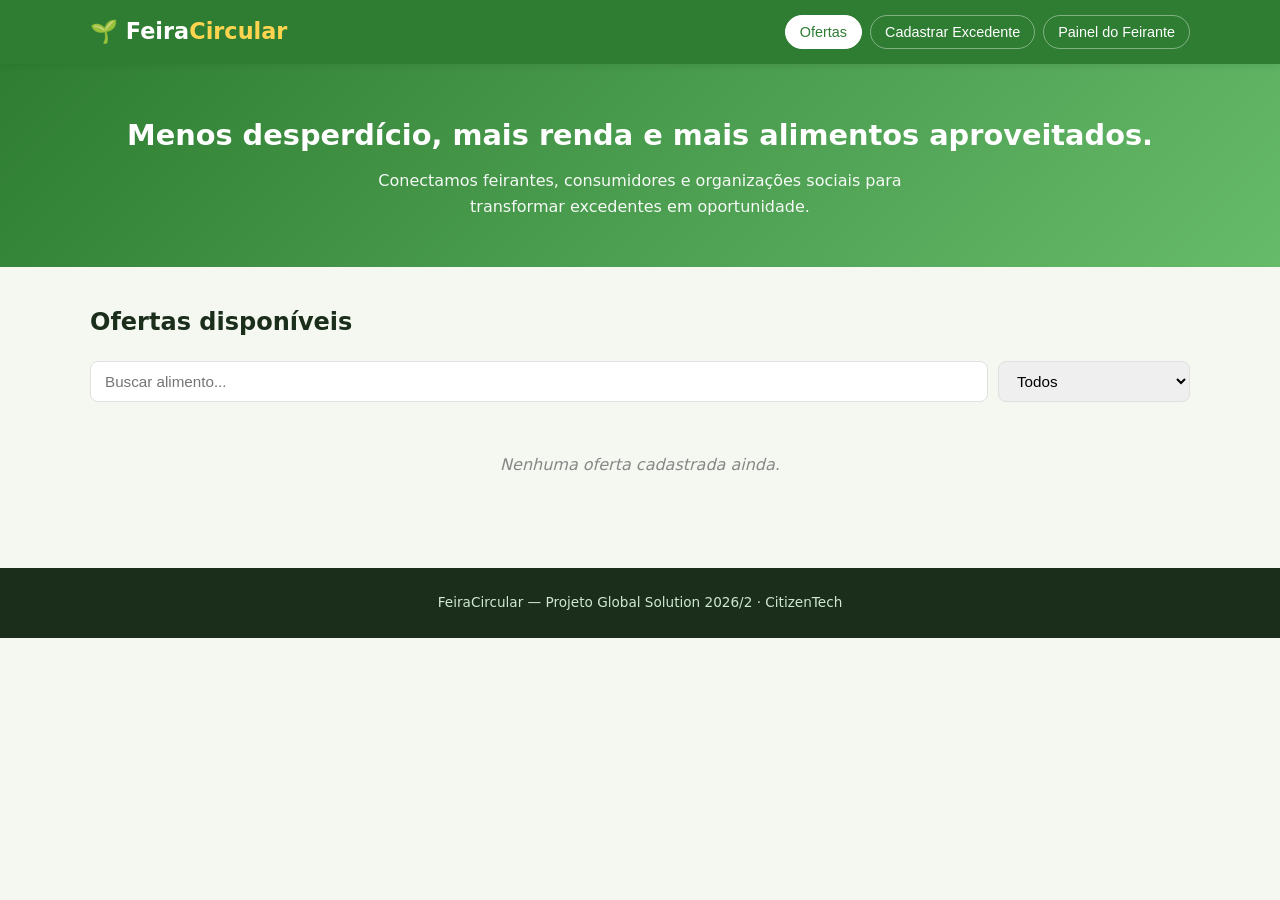
==== index.html @ 1c3c84af "teste de alterações de telas" ====
<!DOCTYPE html>
<html lang="pt-BR">
<head>
  <meta charset="UTF-8" />
  <meta name="viewport" content="width=device-width, initial-scale=1.0" />
  <title>FeiraCircular — Menos desperdício, mais renda</title>
  <link rel="stylesheet" href="CSS/style.css" />
</head>
<body>

  <!-- HEADER -->
  <header class="header">
    <div class="container header__inner">
      <a href="#" class="logo">🌱 Feira<span>Circular</span></a>
      <nav class="nav">
        <button class="nav__btn active" data-tab="ofertas">Ofertas</button>
        <button class="nav__btn" data-tab="cadastrar">Cadastrar Excedente</button>
        <button class="nav__btn" data-tab="painel">Painel do Feirante</button>
      </nav>
    </div>
  </header>

  <!-- HERO -->
  <section class="hero">
    <div class="container">
      <h1>Menos desperdício, mais renda e mais alimentos aproveitados.</h1>
      <p>Conectamos feirantes, consumidores e organizações sociais para transformar excedentes em oportunidade.</p>
    </div>
  </section>

  <main class="container main">

    <!-- ABA OFERTAS -->
    <section id="tab-ofertas" class="tab-panel active">
      <h2>Ofertas disponíveis</h2>

      <div class="filtros">
        <input type="text" id="filtro-busca" placeholder="Buscar alimento..." />
        <select id="filtro-tipo">
          <option value="todos">Todos</option>
          <option value="venda">Venda com desconto</option>
          <option value="doacao">Doação</option>
        </select>
      </div>

      <div id="lista-ofertas" class="grid-ofertas"></div>
      <p id="msg-vazio" class="msg-vazio">Nenhuma oferta cadastrada ainda.</p>
    </section>

    <!-- ABA CADASTRAR -->
    <section id="tab-cadastrar" class="tab-panel">
      <h2>Cadastrar alimento excedente</h2>

      <form id="form-cadastro" class="form">
        <div class="form__row">
          <label>Feirante / Barraca
            <input type="text" name="barraca" required placeholder="Ex.: Barraca do Zé" />
          </label>
          <label>Feira / Localização
            <input type="text" name="local" required placeholder="Ex.: Feira da Vila Mariana" />
          </label>
        </div>

        <div class="form__row">
          <label>Alimento
            <input type="text" name="alimento" required placeholder="Ex.: Tomate" />
          </label>
          <label>Quantidade (kg)
            <input type="number" name="quantidade" min="1" step="0.5" required />
          </label>
        </div>

        <div class="form__row">
          <label>Preço original (R$/kg)
            <input type="number" name="precoOriginal" min="0" step="0.01" required />
          </label>
          <label>Preço com desconto (R$/kg)
            <input type="number" name="precoDesconto" min="0" step="0.01" />
          </label>
        </div>

        <div class="form__row">
          <label>Disponível para
            <select name="tipo" required>
              <option value="venda">Venda com desconto</option>
              <option value="doacao">Doação</option>
              <option value="ambos">Ambos</option>
            </select>
          </label>
          <label>Horário limite de retirada
            <input type="time" name="horario" required />
          </label>
        </div>

        <button type="submit" class="btn btn--primary">Cadastrar excedente</button>
      </form>
    </section>

    <!-- ABA PAINEL -->
    <section id="tab-painel" class="tab-panel">
      <h2>Painel do Feirante</h2>
      <div class="painel-grid">
        <div class="card-stat"><span id="stat-cadastrados">0</span><small>Itens cadastrados</small></div>
        <div class="card-stat"><span id="stat-vendidos">0</span><small>Reservas de venda</small></div>
        <div class="card-stat"><span id="stat-doados">0</span><small>Doações</small></div>
        <div class="card-stat"><span id="stat-receita">R$ 0,00</span><small>Receita recuperada</small></div>
      </div>

      <h3>Histórico de operações</h3>
      <table class="tabela">
        <thead>
          <tr><th>Data</th><th>Alimento</th><th>Operação</th><th>Qtd</th><th>Valor</th></tr>
        </thead>
        <tbody id="tabela-historico"></tbody>
      </table>
    </section>

  </main>

  <footer class="footer">
    <div class="container">
      <p>FeiraCircular — Projeto Global Solution 2026/2 · CitizenTech</p>
    </div>
  </footer>

  <!-- Toast -->
  <div id="toast" class="toast"></div>

  <script src="js/script.js"></script>
</body>
</html>
---- CSS/style.css ----
:root {
  --verde: #2e7d32;
  --verde-claro: #66bb6a;
  --creme: #f4f8f0;
  --escuro: #1b2e1c;
  --texto: #333;
  --cinza: #e0e0e0;
  --sombra: 0 2px 8px rgba(0,0,0,.08);
}

* { box-sizing: border-box; margin: 0; padding: 0; }

body {
  font-family: system-ui, -apple-system, "Segoe UI", Roboto, sans-serif;
  background: var(--creme);
  color: var(--texto);
  line-height: 1.6;
}

.container {
  width: min(1100px, 92%);
  margin-inline: auto;
}

/* HEADER */
.header {
  background: var(--verde);
  color: #fff;
  position: sticky;
  top: 0;
  z-index: 10;
  box-shadow: var(--sombra);
}
.header__inner {
  display: flex;
  align-items: center;
  justify-content: space-between;
  padding: 14px 0;
  flex-wrap: wrap;
  gap: 10px;
}
.logo {
  color: #fff;
  text-decoration: none;
  font-size: 1.4rem;
  font-weight: 700;
}
.logo span { color: #ffd54f; }

.nav { display: flex; gap: 8px; flex-wrap: wrap; }
.nav__btn {
  background: transparent;
  border: 1px solid rgba(255,255,255,.4);
  color: #fff;
  padding: 8px 14px;
  border-radius: 20px;
  cursor: pointer;
  font-size: .9rem;
  transition: .2s;
}
.nav__btn:hover,
.nav__btn.active {
  background: #fff;
  color: var(--verde);
  border-color: #fff;
}

/* HERO */
.hero {
  background: linear-gradient(135deg, var(--verde) 0%, var(--verde-claro) 100%);
  color: #fff;
  padding: 48px 0;
  text-align: center;
}
.hero h1 { font-size: 1.8rem; margin-bottom: 10px; }
.hero p { opacity: .95; max-width: 620px; margin-inline: auto; }

/* MAIN */
.main { padding: 36px 0 60px; }
.tab-panel { display: none; animation: fade .3s ease; }
.tab-panel.active { display: block; }
@keyframes fade { from { opacity: 0; transform: translateY(6px); } to { opacity: 1; transform: none; } }

h2 { margin-bottom: 20px; color: var(--escuro); }
h3 { margin: 30px 0 12px; color: var(--escuro); }

/* FILTROS */
.filtros {
  display: flex;
  gap: 10px;
  margin-bottom: 20px;
  flex-wrap: wrap;
}
.filtros input, .filtros select {
  padding: 10px 14px;
  border: 1px solid var(--cinza);
  border-radius: 8px;
  font-size: .95rem;
}
.filtros input { flex: 1 1 220px; }

/* GRID DE OFERTAS */
.grid-ofertas {
  display: grid;
  grid-template-columns: repeat(auto-fill, minmax(260px, 1fr));
  gap: 18px;
}

.card-oferta {
  background: #fff;
  border-radius: 12px;
  box-shadow: var(--sombra);
  padding: 18px;
  display: flex;
  flex-direction: column;
  gap: 8px;
  border-left: 4px solid var(--verde-claro);
}
.card-oferta.doacao { border-left-color: #ff9800; }

.card-oferta h3 { margin: 0; font-size: 1.15rem; }
.card-oferta .tag {
  display: inline-block;
  font-size: .72rem;
  padding: 3px 8px;
  border-radius: 12px;
  background: #e8f5e9;
  color: var(--verde);
  font-weight: 600;
  width: fit-content;
}
.card-oferta.doacao .tag { background: #fff3e0; color: #e65100; }

.preco { display: flex; gap: 8px; align-items: baseline; }
.preco .riscado { text-decoration: line-through; color: #999; font-size: .9rem; }
.preco .novo { color: var(--verde); font-weight: 700; font-size: 1.2rem; }

.card-oferta small { color: #666; }

.card-oferta button { margin-top: 6px; }

/* FORM */
.form {
  background: #fff;
  padding: 24px;
  border-radius: 12px;
  box-shadow: var(--sombra);
}
.form__row {
  display: grid;
  grid-template-columns: 1fr 1fr;
  gap: 16px;
  margin-bottom: 16px;
}
.form label {
  display: flex;
  flex-direction: column;
  font-size: .9rem;
  font-weight: 600;
  color: var(--escuro);
  gap: 6px;
}
.form input, .form select {
  padding: 10px 12px;
  border: 1px solid var(--cinza);
  border-radius: 8px;
  font-size: .95rem;
  font-weight: 400;
}
.form input:focus, .form select:focus {
  outline: 2px solid var(--verde-claro);
  border-color: transparent;
}

.btn {
  border: none;
  padding: 12px 22px;
  border-radius: 8px;
  font-size: .95rem;
  font-weight: 600;
  cursor: pointer;
  transition: .2s;
}
.btn--primary { background: var(--verde); color: #fff; }
.btn--primary:hover { background: #256428; }
.btn--small { padding: 8px 14px; font-size: .85rem; }
.btn--reserva { background: var(--verde); color: #fff; }
.btn--doar { background: #ef6c00; color: #fff; }
.btn--doar:hover { background: #d86000; }

/* PAINEL */
.painel-grid {
  display: grid;
  grid-template-columns: repeat(auto-fit, minmax(180px, 1fr));
  gap: 16px;
  margin-bottom: 10px;
}
.card-stat {
  background: #fff;
  border-radius: 12px;
  padding: 22px;
  text-align: center;
  box-shadow: var(--sombra);
}
.card-stat span {
  display: block;
  font-size: 1.9rem;
  font-weight: 700;
  color: var(--verde);
}
.card-stat small { color: #666; }

/* TABELA */
.tabela {
  width: 100%;
  border-collapse: collapse;
  background: #fff;
  border-radius: 10px;
  overflow: hidden;
  box-shadow: var(--sombra);
}
.tabela th, .tabela td {
  padding: 12px 14px;
  text-align: left;
  font-size: .9rem;
  border-bottom: 1px solid var(--cinza);
}
.tabela th { background: #e8f5e9; color: var(--escuro); }
.tabela tr:last-child td { border-bottom: none; }

/* VAZIO */
.msg-vazio {
  color: #888;
  text-align: center;
  padding: 30px;
  font-style: italic;
}

/* TOAST */
.toast {
  position: fixed;
  bottom: 24px;
  right: 24px;
  background: var(--escuro);
  color: #fff;
  padding: 14px 22px;
  border-radius: 10px;
  opacity: 0;
  transform: translateY(20px);
  transition: .3s;
  pointer-events: none;
  max-width: 320px;
  font-size: .9rem;
  box-shadow: 0 6px 20px rgba(0,0,0,.25);
}
.toast.show { opacity: 1; transform: translateY(0); }

/* FOOTER */
.footer {
  background: var(--escuro);
  color: #cfe8cf;
  text-align: center;
  padding: 24px 0;
  font-size: .85rem;
}

/* RESPONSIVO */
@media (max-width: 600px) {
  .form__row { grid-template-columns: 1fr; }
  .hero h1 { font-size: 1.35rem; }
}
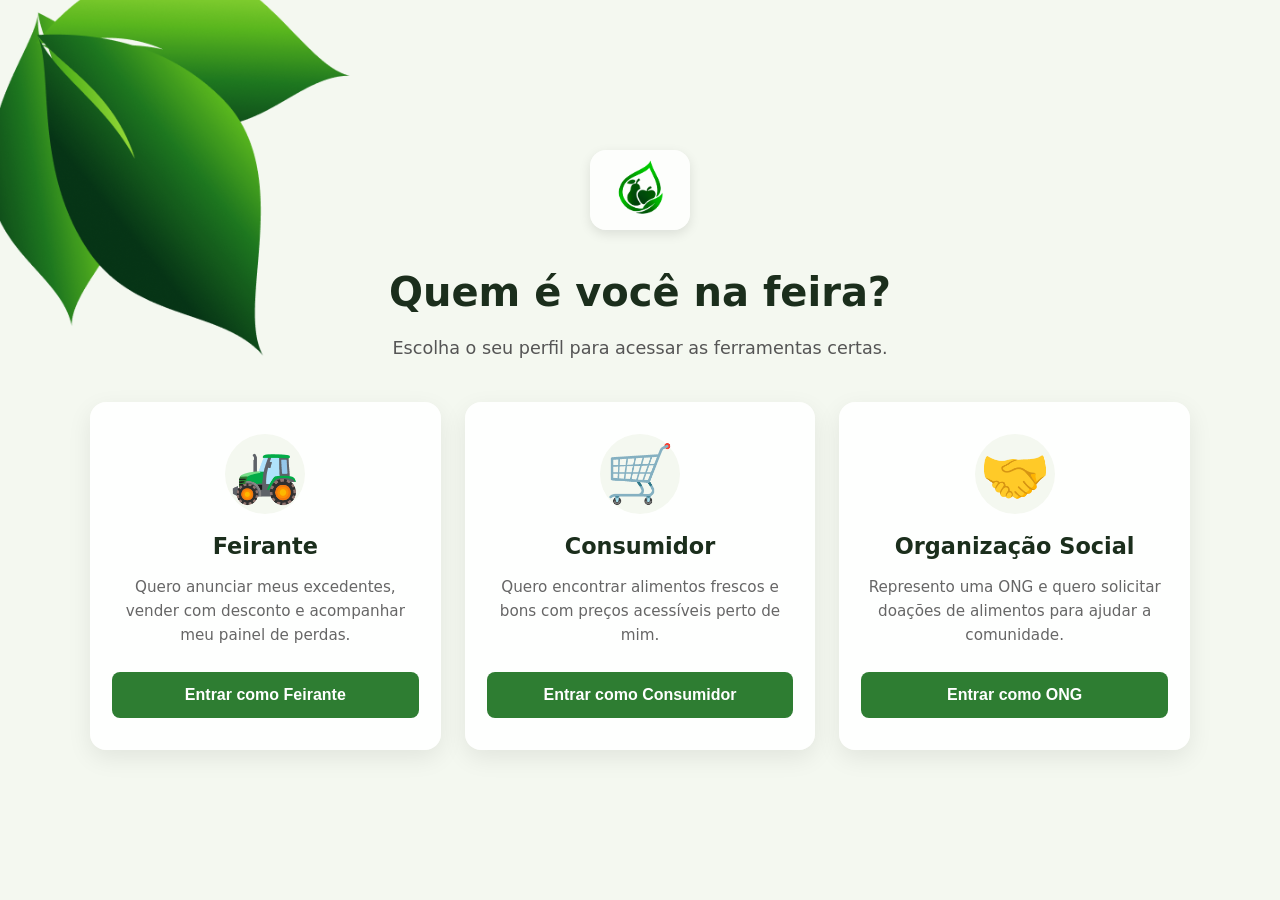
==== commit 198b07d8: "teste de telas" ====
--- a/index.html
+++ b/index.html
@@ -3,129 +3,54 @@
 <head>
   <meta charset="UTF-8" />
   <meta name="viewport" content="width=device-width, initial-scale=1.0" />
-  <title>FeiraCircular — Menos desperdício, mais renda</title>
+  <title>Bem-vindo — FeiraCircular</title>
   <link rel="stylesheet" href="CSS/style.css" />
 </head>
-<body>
+<body class="tela-selecao">
 
-  <!-- HEADER -->
-  <header class="header">
-    <div class="container header__inner">
-      <a href="#" class="logo">🌱 Feira<span>Circular</span></a>
-      <nav class="nav">
-        <button class="nav__btn active" data-tab="ofertas">Ofertas</button>
-        <button class="nav__btn" data-tab="cadastrar">Cadastrar Excedente</button>
-        <button class="nav__btn" data-tab="painel">Painel do Feirante</button>
-      </nav>
+  <div class="container">
+    
+    <!-- Logo Centralizada -->
+    <div class="logo-container">
+      <img src="IMG/LogoSemFundo.png" alt="Logo FeiraCircular" class="logo-grande">
     </div>
-  </header>
 
-  <!-- HERO -->
-  <section class="hero">
-    <div class="container">
-      <h1>Menos desperdício, mais renda e mais alimentos aproveitados.</h1>
-      <p>Conectamos feirantes, consumidores e organizações sociais para transformar excedentes em oportunidade.</p>
+    <div class="page-header">
+      <h1>Quem é você na feira?</h1>
+      <p>Escolha o seu perfil para acessar as ferramentas certas.</p>
     </div>
-  </section>
 
-  <main class="container main">
-
-    <!-- ABA OFERTAS -->
-    <section id="tab-ofertas" class="tab-panel active">
-      <h2>Ofertas disponíveis</h2>
-
-      <div class="filtros">
-        <input type="text" id="filtro-busca" placeholder="Buscar alimento..." />
-        <select id="filtro-tipo">
-          <option value="todos">Todos</option>
-          <option value="venda">Venda com desconto</option>
-          <option value="doacao">Doação</option>
-        </select>
+    <!-- Cartões de Perfil -->
+    <div class="grid-perfis">
+      
+      <!-- Cartão Feirante -->
+      <div class="card-perfil" onclick="selecionarPerfil('feirante')">
+        <div class="icone">🚜</div>
+        <h2>Feirante</h2>
+        <p>Quero anunciar meus excedentes, vender com desconto e acompanhar meu painel de perdas.</p>
+        <button class="btn btn--primary">Entrar como Feirante</button>
       </div>
 
-      <div id="lista-ofertas" class="grid-ofertas"></div>
-      <p id="msg-vazio" class="msg-vazio">Nenhuma oferta cadastrada ainda.</p>
-    </section>
-
-    <!-- ABA CADASTRAR -->
-    <section id="tab-cadastrar" class="tab-panel">
-      <h2>Cadastrar alimento excedente</h2>
-
-      <form id="form-cadastro" class="form">
-        <div class="form__row">
-          <label>Feirante / Barraca
-            <input type="text" name="barraca" required placeholder="Ex.: Barraca do Zé" />
-          </label>
-          <label>Feira / Localização
-            <input type="text" name="local" required placeholder="Ex.: Feira da Vila Mariana" />
-          </label>
-        </div>
-
-        <div class="form__row">
-          <label>Alimento
-            <input type="text" name="alimento" required placeholder="Ex.: Tomate" />
-          </label>
-          <label>Quantidade (kg)
-            <input type="number" name="quantidade" min="1" step="0.5" required />
-          </label>
-        </div>
-
-        <div class="form__row">
-          <label>Preço original (R$/kg)
-            <input type="number" name="precoOriginal" min="0" step="0.01" required />
-          </label>
-          <label>Preço com desconto (R$/kg)
-            <input type="number" name="precoDesconto" min="0" step="0.01" />
-          </label>
-        </div>
-
-        <div class="form__row">
-          <label>Disponível para
-            <select name="tipo" required>
-              <option value="venda">Venda com desconto</option>
-              <option value="doacao">Doação</option>
-              <option value="ambos">Ambos</option>
-            </select>
-          </label>
-          <label>Horário limite de retirada
-            <input type="time" name="horario" required />
-          </label>
-        </div>
-
-        <button type="submit" class="btn btn--primary">Cadastrar excedente</button>
-      </form>
-    </section>
-
-    <!-- ABA PAINEL -->
-    <section id="tab-painel" class="tab-panel">
-      <h2>Painel do Feirante</h2>
-      <div class="painel-grid">
-        <div class="card-stat"><span id="stat-cadastrados">0</span><small>Itens cadastrados</small></div>
-        <div class="card-stat"><span id="stat-vendidos">0</span><small>Reservas de venda</small></div>
-        <div class="card-stat"><span id="stat-doados">0</span><small>Doações</small></div>
-        <div class="card-stat"><span id="stat-receita">R$ 0,00</span><small>Receita recuperada</small></div>
+      <!-- Cartão Consumidor -->
+      <div class="card-perfil" onclick="selecionarPerfil('cliente')">
+        <div class="icone">🛒</div>
+        <h2>Consumidor</h2>
+        <p>Quero encontrar alimentos frescos e bons com preços acessíveis perto de mim.</p>
+        <button class="btn btn--primary">Entrar como Consumidor</button>
       </div>
 
-      <h3>Histórico de operações</h3>
-      <table class="tabela">
-        <thead>
-          <tr><th>Data</th><th>Alimento</th><th>Operação</th><th>Qtd</th><th>Valor</th></tr>
-        </thead>
-        <tbody id="tabela-historico"></tbody>
-      </table>
-    </section>
+      <!-- Cartão ONG -->
+      <div class="card-perfil" onclick="selecionarPerfil('ong')">
+        <div class="icone">🤝</div>
+        <h2>Organização Social</h2>
+        <p>Represento uma ONG e quero solicitar doações de alimentos para ajudar a comunidade.</p>
+        <button class="btn btn--primary">Entrar como ONG</button>
+      </div>
 
-  </main>
+    </div>
 
-  <footer class="footer">
-    <div class="container">
-      <p>FeiraCircular — Projeto Global Solution 2026/2 · CitizenTech</p>
-    </div>
-  </footer>
+  </div>
 
-  <!-- Toast -->
-  <div id="toast" class="toast"></div>
-
-  <script src="js/script.js"></script>
+  <script src="JS/script.js"></script>
 </body>
 </html>
--- a/CSS/style.css
+++ b/CSS/style.css
@@ -1,271 +1,138 @@
+/* =========================================
+   VARIÁVEIS E RESET
+   ========================================= */
 :root {
   --verde: #2e7d32;
   --verde-claro: #66bb6a;
   --creme: #f4f8f0;
   --escuro: #1b2e1c;
   --texto: #333;
-  --cinza: #e0e0e0;
-  --sombra: 0 2px 8px rgba(0,0,0,.08);
+  --sombra: 0 8px 24px rgba(0,0,0,.08);
 }
 
 * { box-sizing: border-box; margin: 0; padding: 0; }
 
-body {
-  font-family: system-ui, -apple-system, "Segoe UI", Roboto, sans-serif;
-  background: var(--creme);
+/* =========================================
+   FUNDO COM AS 3 FOLHAS
+   ========================================= */
+body.tela-selecao {
+  font-family: system-ui, -apple-system, sans-serif;
   color: var(--texto);
   line-height: 1.6;
+  min-height: 100vh;
+  display: flex;
+  align-items: center;
+  justify-content: center;
+  
+  background-color: var(--creme);
+  background-image: url('../IMG/TresFolhas.png');
+  background-size: 450px; 
+  background-position: -80px -80px; /* Folhas no canto superior esquerdo */
+  background-repeat: no-repeat;
+  background-attachment: fixed;
+  background-blend-mode: multiply; 
 }
 
-.container {
-  width: min(1100px, 92%);
-  margin-inline: auto;
+.container { 
+  width: min(1100px, 92%); 
+  margin-inline: auto; 
+  padding: 40px 0;
+  text-align: center;
 }
 
-/* HEADER */
-.header {
-  background: var(--verde);
-  color: #fff;
-  position: sticky;
-  top: 0;
-  z-index: 10;
+/* =========================================
+   LOGO E TÍTULOS
+   ========================================= */
+.logo-container {
+  margin-bottom: 30px;
+  display: flex;
+  justify-content: center;
+}
+
+.logo-grande {
+  height: 80px; /* Logo maior para dar destaque na tela inicial */
+  width: auto;
+  /* Crachá branco atrás da logo para não sumir no fundo */
+  background: rgba(255, 255, 255, 0.8);
+  padding: 10px 20px;
+  border-radius: 16px;
+  box-shadow: 0 4px 12px rgba(0,0,0,0.1);
+  backdrop-filter: blur(5px);
+}
+
+.page-header { margin-bottom: 40px; }
+.page-header h1 { color: var(--escuro); font-size: 2.5rem; margin-bottom: 10px; font-weight: 800; }
+.page-header p { color: #555; font-size: 1.1rem; }
+
+/* =========================================
+   CARDS DE SELEÇÃO DE PERFIL
+   ========================================= */
+.grid-perfis {
+  display: grid;
+  grid-template-columns: repeat(auto-fit, minmax(280px, 1fr));
+  gap: 24px;
+}
+
+.card-perfil {
+  background: rgba(255, 255, 255, 0.9);
+  border: 2px solid transparent;
+  border-radius: 16px;
+  padding: 30px 20px;
   box-shadow: var(--sombra);
+  backdrop-filter: blur(10px);
+  cursor: pointer;
+  transition: all 0.3s ease;
+  display: flex;
+  flex-direction: column;
+  align-items: center;
 }
-.header__inner {
+
+/* Efeito ao passar o mouse */
+.card-perfil:hover {
+  transform: translateY(-8px);
+  border-color: var(--verde-claro);
+  background: #fff;
+  box-shadow: 0 12px 30px rgba(46, 125, 50, 0.15);
+}
+
+.icone {
+  font-size: 3.5rem;
+  margin-bottom: 15px;
+  background: var(--creme);
+  width: 80px;
+  height: 80px;
   display: flex;
   align-items: center;
-  justify-content: space-between;
-  padding: 14px 0;
-  flex-wrap: wrap;
-  gap: 10px;
-}
-.logo {
-  color: #fff;
-  text-decoration: none;
-  font-size: 1.4rem;
-  font-weight: 700;
-}
-.logo span { color: #ffd54f; }
-
-.nav { display: flex; gap: 8px; flex-wrap: wrap; }
-.nav__btn {
-  background: transparent;
-  border: 1px solid rgba(255,255,255,.4);
-  color: #fff;
-  padding: 8px 14px;
-  border-radius: 20px;
-  cursor: pointer;
-  font-size: .9rem;
-  transition: .2s;
-}
-.nav__btn:hover,
-.nav__btn.active {
-  background: #fff;
-  color: var(--verde);
-  border-color: #fff;
+  justify-content: center;
+  border-radius: 50%;
 }
 
-/* HERO */
-.hero {
-  background: linear-gradient(135deg, var(--verde) 0%, var(--verde-claro) 100%);
-  color: #fff;
-  padding: 48px 0;
-  text-align: center;
-}
-.hero h1 { font-size: 1.8rem; margin-bottom: 10px; }
-.hero p { opacity: .95; max-width: 620px; margin-inline: auto; }
-
-/* MAIN */
-.main { padding: 36px 0 60px; }
-.tab-panel { display: none; animation: fade .3s ease; }
-.tab-panel.active { display: block; }
-@keyframes fade { from { opacity: 0; transform: translateY(6px); } to { opacity: 1; transform: none; } }
-
-h2 { margin-bottom: 20px; color: var(--escuro); }
-h3 { margin: 30px 0 12px; color: var(--escuro); }
-
-/* FILTROS */
-.filtros {
-  display: flex;
-  gap: 10px;
-  margin-bottom: 20px;
-  flex-wrap: wrap;
-}
-.filtros input, .filtros select {
-  padding: 10px 14px;
-  border: 1px solid var(--cinza);
-  border-radius: 8px;
-  font-size: .95rem;
-}
-.filtros input { flex: 1 1 220px; }
-
-/* GRID DE OFERTAS */
-.grid-ofertas {
-  display: grid;
-  grid-template-columns: repeat(auto-fill, minmax(260px, 1fr));
-  gap: 18px;
+.card-perfil h2 {
+  color: var(--escuro);
+  font-size: 1.4rem;
+  margin-bottom: 10px;
 }
 
-.card-oferta {
-  background: #fff;
-  border-radius: 12px;
-  box-shadow: var(--sombra);
-  padding: 18px;
-  display: flex;
-  flex-direction: column;
-  gap: 8px;
-  border-left: 4px solid var(--verde-claro);
-}
-.card-oferta.doacao { border-left-color: #ff9800; }
-
-.card-oferta h3 { margin: 0; font-size: 1.15rem; }
-.card-oferta .tag {
-  display: inline-block;
-  font-size: .72rem;
-  padding: 3px 8px;
-  border-radius: 12px;
-  background: #e8f5e9;
-  color: var(--verde);
-  font-weight: 600;
-  width: fit-content;
-}
-.card-oferta.doacao .tag { background: #fff3e0; color: #e65100; }
-
-.preco { display: flex; gap: 8px; align-items: baseline; }
-.preco .riscado { text-decoration: line-through; color: #999; font-size: .9rem; }
-.preco .novo { color: var(--verde); font-weight: 700; font-size: 1.2rem; }
-
-.card-oferta small { color: #666; }
-
-.card-oferta button { margin-top: 6px; }
-
-/* FORM */
-.form {
-  background: #fff;
-  padding: 24px;
-  border-radius: 12px;
-  box-shadow: var(--sombra);
-}
-.form__row {
-  display: grid;
-  grid-template-columns: 1fr 1fr;
-  gap: 16px;
-  margin-bottom: 16px;
-}
-.form label {
-  display: flex;
-  flex-direction: column;
-  font-size: .9rem;
-  font-weight: 600;
-  color: var(--escuro);
-  gap: 6px;
-}
-.form input, .form select {
-  padding: 10px 12px;
-  border: 1px solid var(--cinza);
-  border-radius: 8px;
-  font-size: .95rem;
-  font-weight: 400;
-}
-.form input:focus, .form select:focus {
-  outline: 2px solid var(--verde-claro);
-  border-color: transparent;
+.card-perfil p {
+  color: #666;
+  font-size: 0.95rem;
+  margin-bottom: 25px;
+  flex-grow: 1; /* Empurra o botão para o final do card */
 }
 
+/* =========================================
+   BOTÕES
+   ========================================= */
 .btn {
   border: none;
-  padding: 12px 22px;
+  padding: 14px 22px;
   border-radius: 8px;
-  font-size: .95rem;
-  font-weight: 600;
+  font-size: 1rem;
+  font-weight: 700;
   cursor: pointer;
-  transition: .2s;
-}
-.btn--primary { background: var(--verde); color: #fff; }
-.btn--primary:hover { background: #256428; }
-.btn--small { padding: 8px 14px; font-size: .85rem; }
-.btn--reserva { background: var(--verde); color: #fff; }
-.btn--doar { background: #ef6c00; color: #fff; }
-.btn--doar:hover { background: #d86000; }
-
-/* PAINEL */
-.painel-grid {
-  display: grid;
-  grid-template-columns: repeat(auto-fit, minmax(180px, 1fr));
-  gap: 16px;
-  margin-bottom: 10px;
-}
-.card-stat {
-  background: #fff;
-  border-radius: 12px;
-  padding: 22px;
-  text-align: center;
-  box-shadow: var(--sombra);
-}
-.card-stat span {
-  display: block;
-  font-size: 1.9rem;
-  font-weight: 700;
-  color: var(--verde);
-}
-.card-stat small { color: #666; }
-
-/* TABELA */
-.tabela {
+  transition: background 0.2s;
   width: 100%;
-  border-collapse: collapse;
-  background: #fff;
-  border-radius: 10px;
-  overflow: hidden;
-  box-shadow: var(--sombra);
-}
-.tabela th, .tabela td {
-  padding: 12px 14px;
-  text-align: left;
-  font-size: .9rem;
-  border-bottom: 1px solid var(--cinza);
-}
-.tabela th { background: #e8f5e9; color: var(--escuro); }
-.tabela tr:last-child td { border-bottom: none; }
-
-/* VAZIO */
-.msg-vazio {
-  color: #888;
-  text-align: center;
-  padding: 30px;
-  font-style: italic;
 }
 
-/* TOAST */
-.toast {
-  position: fixed;
-  bottom: 24px;
-  right: 24px;
-  background: var(--escuro);
-  color: #fff;
-  padding: 14px 22px;
-  border-radius: 10px;
-  opacity: 0;
-  transform: translateY(20px);
-  transition: .3s;
-  pointer-events: none;
-  max-width: 320px;
-  font-size: .9rem;
-  box-shadow: 0 6px 20px rgba(0,0,0,.25);
-}
-.toast.show { opacity: 1; transform: translateY(0); }
-
-/* FOOTER */
-.footer {
-  background: var(--escuro);
-  color: #cfe8cf;
-  text-align: center;
-  padding: 24px 0;
-  font-size: .85rem;
-}
-
-/* RESPONSIVO */
-@media (max-width: 600px) {
-  .form__row { grid-template-columns: 1fr; }
-  .hero h1 { font-size: 1.35rem; }
-}+.btn--primary { background: var(--verde); color: #fff; }
+.card-perfil:hover .btn--primary { background: #1b5e20; } /* Botão escurece no hover */
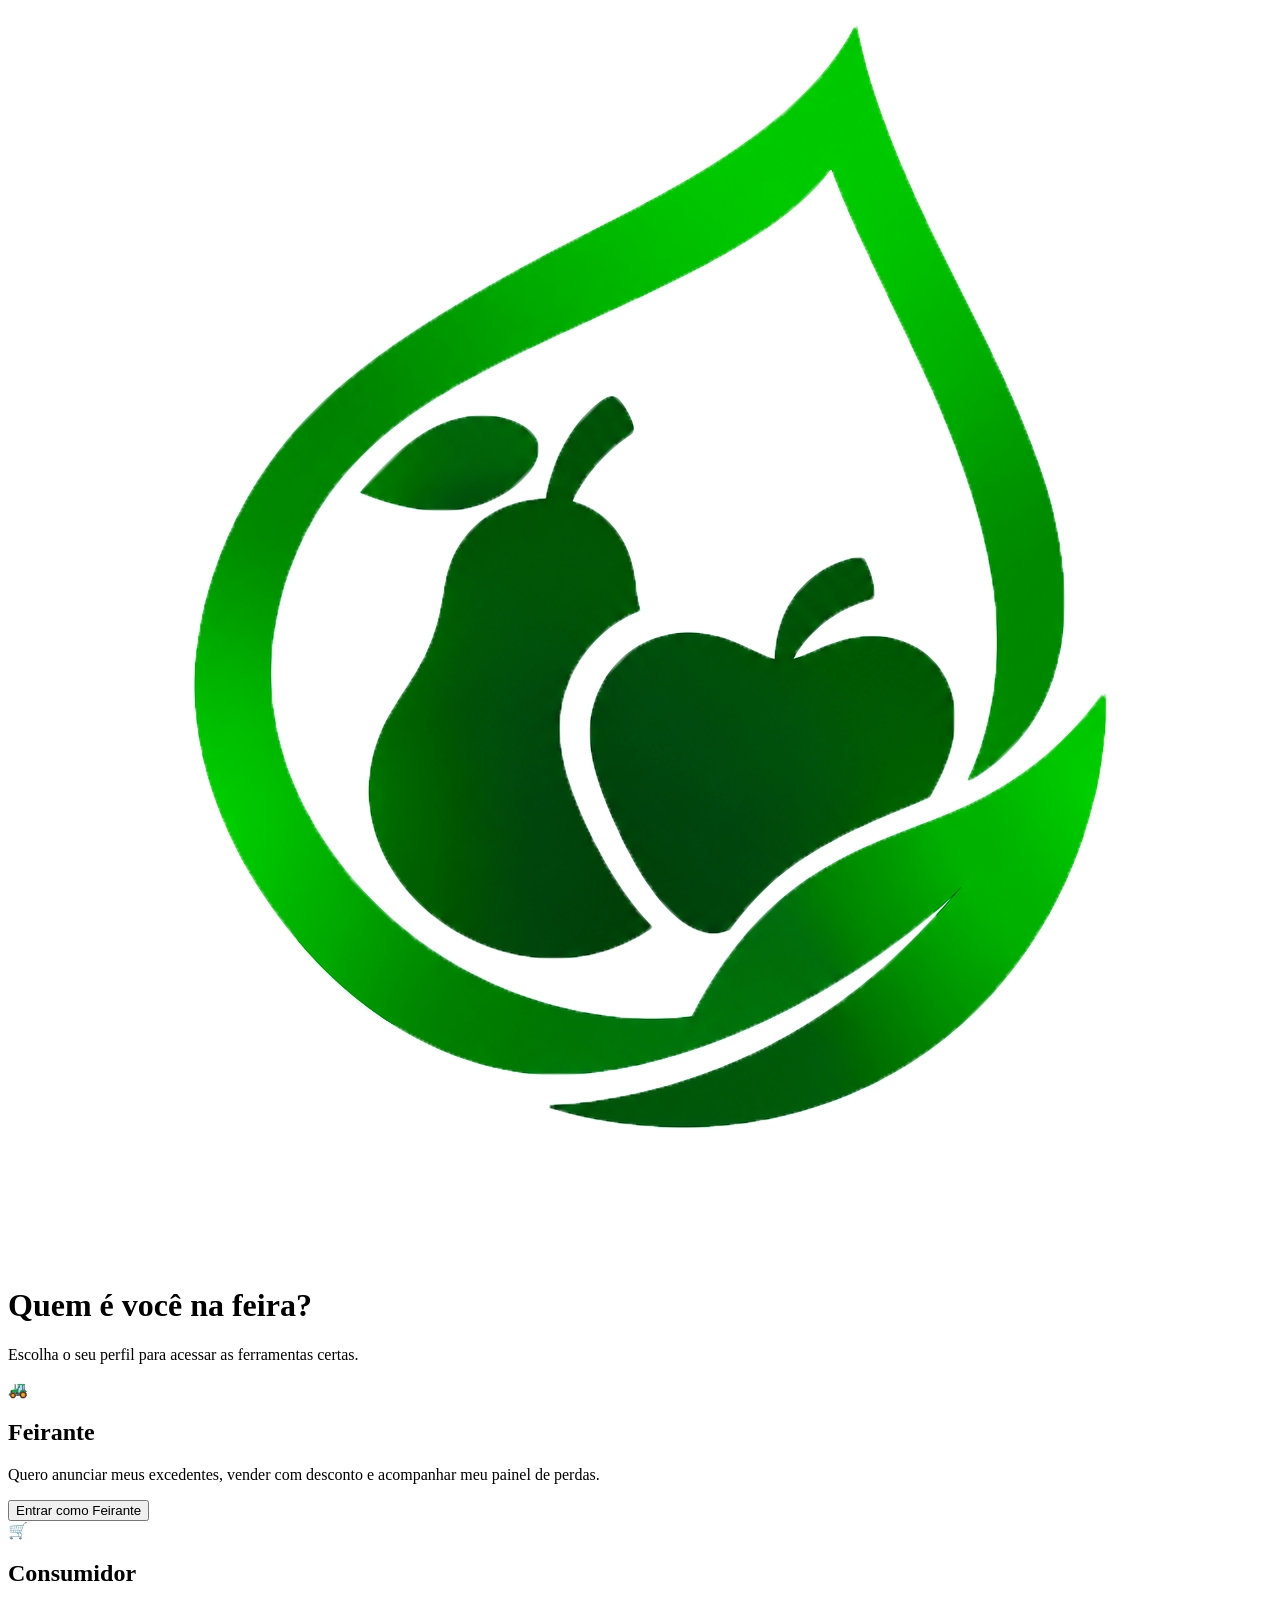
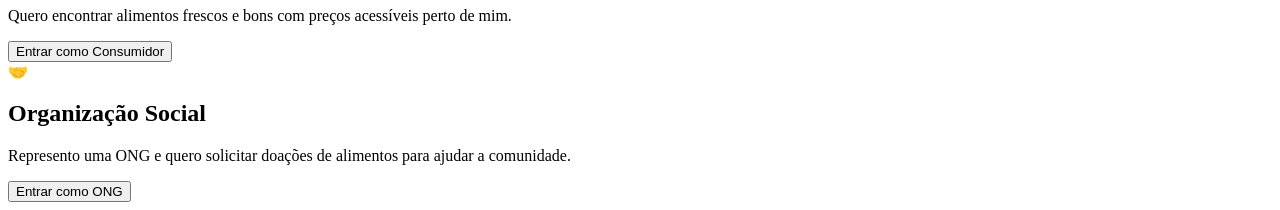
==== commit f5d60fdb: "teste pra ver se roda no celular" ====
--- a/index.html
+++ b/index.html
@@ -3,8 +3,12 @@
 <head>
   <meta charset="UTF-8" />
   <meta name="viewport" content="width=device-width, initial-scale=1.0" />
-  <title>Bem-vindo — FeiraCircular</title>
-  <link rel="stylesheet" href="CSS/style.css" />
+  <title>Início — FeiraCircular</title>
+  
+  <!-- LINHA DO PWA AQUI -->
+  <link rel="manifest" href="manifest.json" />
+
+  <link rel="stylesheet" href="CSS/index.css" />
 </head>
 <body class="tela-selecao">
 
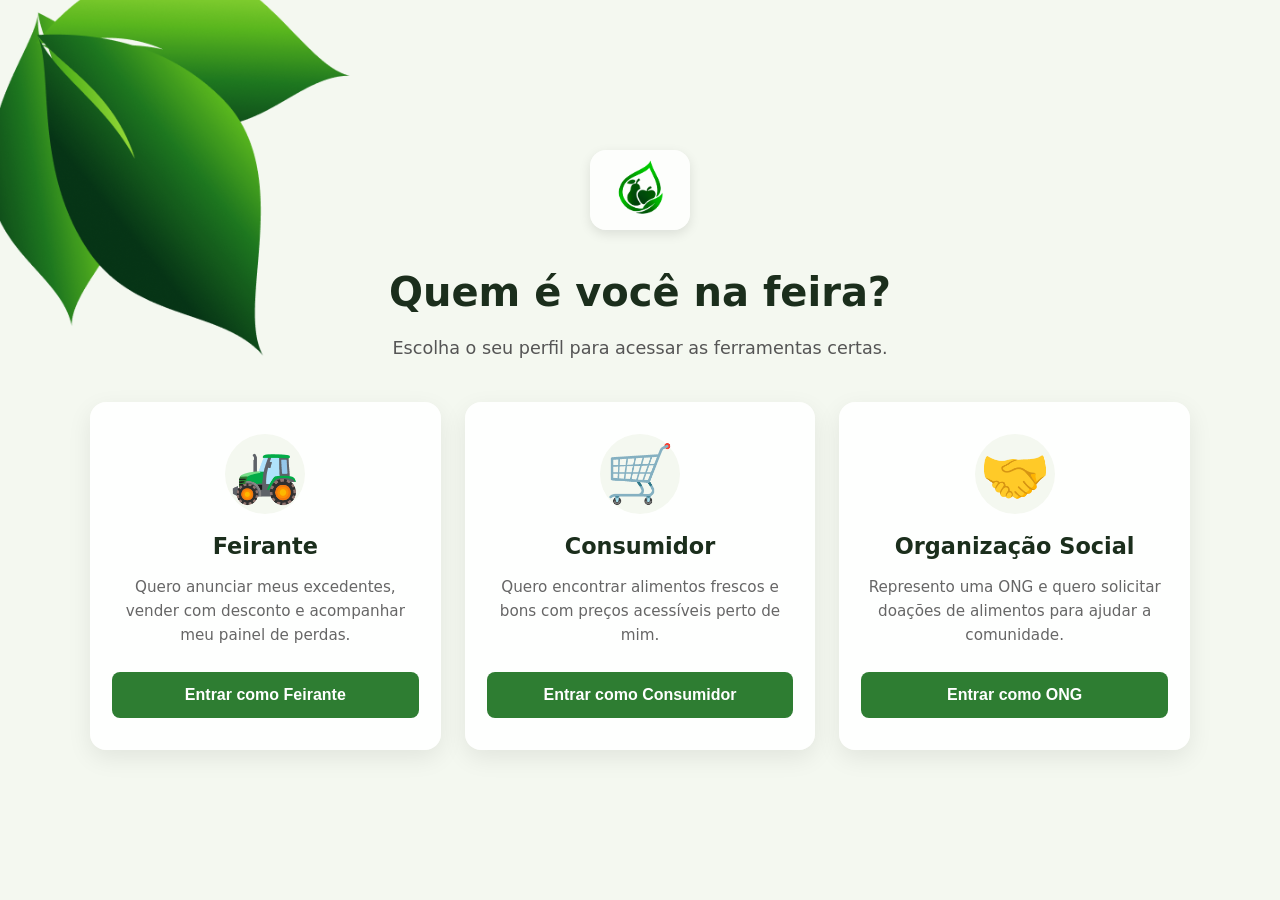
==== commit d98c8f09: "correção do css no index" ====
--- a/index.html
+++ b/index.html
@@ -8,7 +8,7 @@
   <!-- LINHA DO PWA AQUI -->
   <link rel="manifest" href="manifest.json" />
 
-  <link rel="stylesheet" href="CSS/index.css" />
+  <link rel="stylesheet" href="CSS/style.css" />
 </head>
 <body class="tela-selecao">
 
--- a/CSS/style.css
+++ b/CSS/style.css
@@ -0,0 +1,238 @@
+/* =========================================
+   VARIÁVEIS E RESET
+   ========================================= */
+:root {
+  --verde: #2e7d32;
+  --verde-claro: #66bb6a;
+  --creme: #f4f8f0;
+  --escuro: #1b2e1c;
+  --texto: #333;
+  --sombra: 0 8px 24px rgba(0,0,0,.08);
+}
+
+* { box-sizing: border-box; margin: 0; padding: 0; }
+
+/* =========================================
+   FUNDO COM AS 3 FOLHAS
+   ========================================= */
+body.tela-selecao {
+  font-family: system-ui, -apple-system, sans-serif;
+  color: var(--texto);
+  line-height: 1.6;
+  min-height: 100vh;
+  display: flex;
+  align-items: center;
+  justify-content: center;
+  
+  background-color: var(--creme);
+  background-image: url('../IMG/TresFolhas.png');
+  background-size: 450px; 
+  background-position: -80px -80px; /* Folhas no canto superior esquerdo */
+  background-repeat: no-repeat;
+  background-attachment: fixed;
+  background-blend-mode: multiply; 
+}
+
+.container { 
+  width: min(1100px, 92%); 
+  margin-inline: auto; 
+  padding: 40px 0;
+  text-align: center;
+}
+
+/* =========================================
+   LOGO E TÍTULOS
+   ========================================= */
+.logo-container {
+  margin-bottom: 30px;
+  display: flex;
+  justify-content: center;
+}
+
+.logo-grande {
+  height: 80px; /* Logo maior para dar destaque na tela inicial */
+  width: auto;
+  /* Crachá branco atrás da logo para não sumir no fundo */
+  background: rgba(255, 255, 255, 0.8);
+  padding: 10px 20px;
+  border-radius: 16px;
+  box-shadow: 0 4px 12px rgba(0,0,0,0.1);
+  backdrop-filter: blur(5px);
+}
+
+.page-header { margin-bottom: 40px; }
+.page-header h1 { color: var(--escuro); font-size: 2.5rem; margin-bottom: 10px; font-weight: 800; }
+.page-header p { color: #555; font-size: 1.1rem; }
+
+/* =========================================
+   CARDS DE SELEÇÃO DE PERFIL
+   ========================================= */
+.grid-perfis {
+  display: grid;
+  grid-template-columns: repeat(auto-fit, minmax(280px, 1fr));
+  gap: 24px;
+}
+
+.card-perfil {
+  background: rgba(255, 255, 255, 0.9);
+  border: 2px solid transparent;
+  border-radius: 16px;
+  padding: 30px 20px;
+  box-shadow: var(--sombra);
+  backdrop-filter: blur(10px);
+  cursor: pointer;
+  transition: all 0.3s ease;
+  display: flex;
+  flex-direction: column;
+  align-items: center;
+}
+
+/* Efeito ao passar o mouse */
+.card-perfil:hover {
+  transform: translateY(-8px);
+  border-color: var(--verde-claro);
+  background: #fff;
+  box-shadow: 0 12px 30px rgba(46, 125, 50, 0.15);
+}
+
+.icone {
+  font-size: 3.5rem;
+  margin-bottom: 15px;
+  background: var(--creme);
+  width: 80px;
+  height: 80px;
+  display: flex;
+  align-items: center;
+  justify-content: center;
+  border-radius: 50%;
+}
+
+.card-perfil h2 {
+  color: var(--escuro);
+  font-size: 1.4rem;
+  margin-bottom: 10px;
+}
+
+.card-perfil p {
+  color: #666;
+  font-size: 0.95rem;
+  margin-bottom: 25px;
+  flex-grow: 1; /* Empurra o botão para o final do card */
+}
+
+/* =========================================
+   BOTÕES
+   ========================================= */
+.btn {
+  border: none;
+  padding: 14px 22px;
+  border-radius: 8px;
+  font-size: 1rem;
+  font-weight: 700;
+  cursor: pointer;
+  transition: background 0.2s;
+  width: 100%;
+}
+
+.btn--primary { background: var(--verde); color: #fff; }
+.card-perfil:hover .btn--primary { background: #1b5e20; } /* Botão escurece no hover */
+
+@media (max-width: 768px) {
+  
+  /* 1. Cabeçalho e Menu (Empilha a logo e os botões) */
+  .header__inner {
+    flex-direction: column;
+    align-items: center;
+    padding: 15px 0;
+    gap: 15px;
+  }
+
+  .logo {
+    margin: 0 auto;
+  }
+
+  .nav {
+    justify-content: center;
+    width: 100%;
+  }
+
+  .nav__btn {
+    padding: 6px 12px;
+    font-size: 0.85rem;
+  }
+
+  /* 2. Página (Tira os paddings gigantes) */
+  .main {
+    padding: 20px 0 40px;
+  }
+
+  .page-header h1 {
+    font-size: 1.6rem;
+  }
+
+  .page-header p {
+    font-size: 0.95rem;
+    padding: 0 10px;
+  }
+
+  /* 3. Cards (Ficam um embaixo do outro) */
+  .grid-ofertas,
+  .grid-resumo,
+  .acoes-rapidas {
+    grid-template-columns: 1fr; /* Uma coluna só */
+    gap: 15px;
+  }
+
+  /* 4. Formulário de Cadastro (Inputs viram bloco) */
+  .form-row {
+    grid-template-columns: 1fr;
+    gap: 15px;
+  }
+
+  .form-container {
+    padding: 20px;
+  }
+
+  /* 5. Filtros (Busca e Select) */
+  .filtros {
+    flex-direction: column;
+    padding: 12px;
+  }
+
+  .filtros input,
+  .filtros select {
+    width: 100%;
+  }
+
+  /* 6. Tabela do Painel (Permite rolar para o lado se ficar grande) */
+  .tabela-container {
+    padding: 15px;
+    overflow-x: auto;
+  }
+
+  .tabela {
+    min-width: 500px; /* Força a tabela a manter o formato e cria o scroll lateral */
+  }
+
+  /* 7. Ajustes do Início */
+  .welcome-section {
+    padding: 20px;
+    text-align: center;
+  }
+
+  .card-acao {
+    flex-direction: column;
+    text-align: center;
+    padding: 20px;
+  }
+
+  .icone {
+    margin-right: 0;
+    margin-bottom: 10px;
+  }
+
+  /* 8. Tela de Seleção (index.html) */
+  .grid-perfis {
+    grid-template-columns: 1fr;
+  }
+}
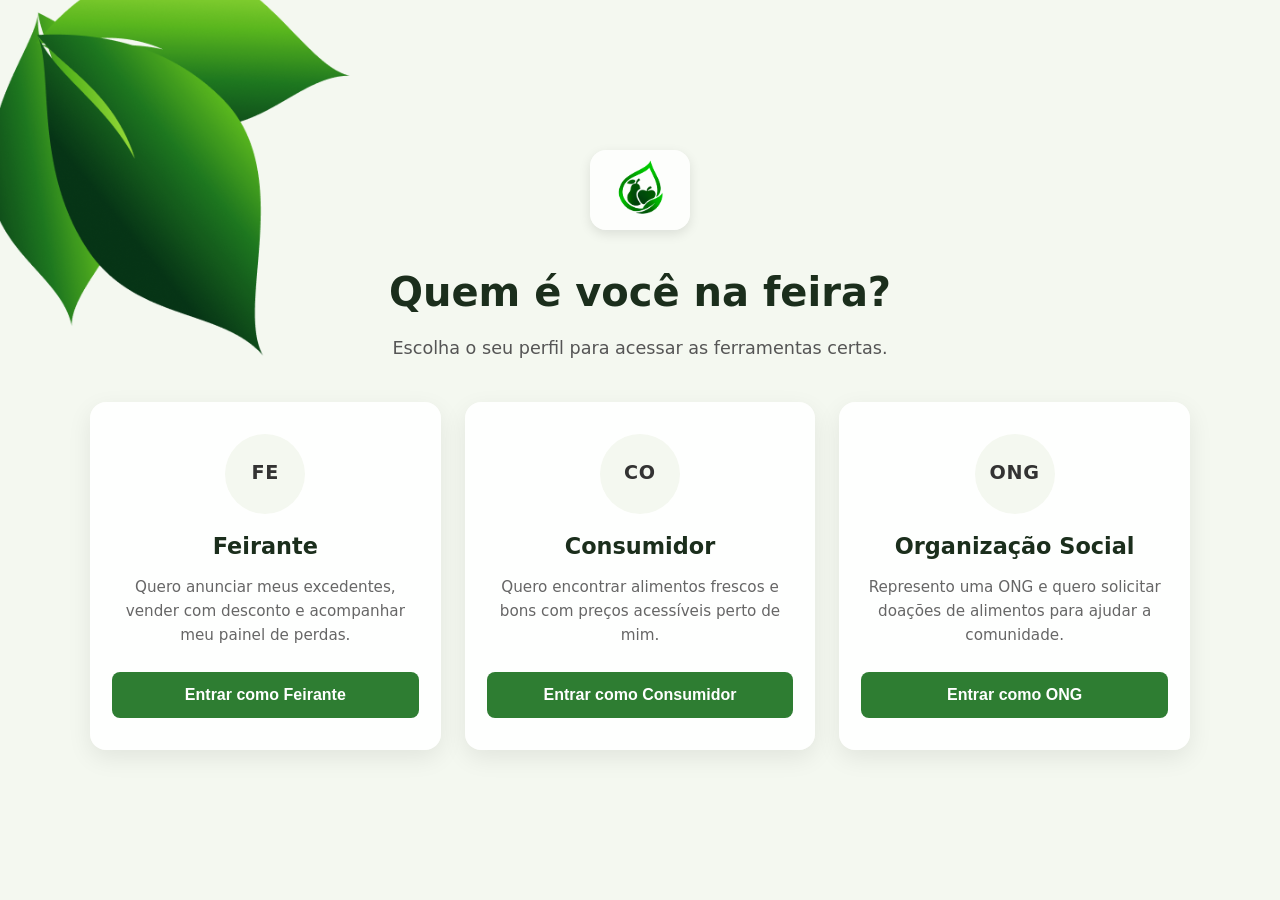
==== commit 4e9698de: "Complete FeiraCircular panels and navigation Co-authored-by: Copilot <223556219+Copilot@users.norepl" ====
--- a/index.html
+++ b/index.html
@@ -29,7 +29,7 @@
       
       <!-- Cartão Feirante -->
       <div class="card-perfil" onclick="selecionarPerfil('feirante')">
-        <div class="icone">🚜</div>
+        <div class="icone" aria-hidden="true">FE</div>
         <h2>Feirante</h2>
         <p>Quero anunciar meus excedentes, vender com desconto e acompanhar meu painel de perdas.</p>
         <button class="btn btn--primary">Entrar como Feirante</button>
@@ -37,7 +37,7 @@
 
       <!-- Cartão Consumidor -->
       <div class="card-perfil" onclick="selecionarPerfil('cliente')">
-        <div class="icone">🛒</div>
+        <div class="icone" aria-hidden="true">CO</div>
         <h2>Consumidor</h2>
         <p>Quero encontrar alimentos frescos e bons com preços acessíveis perto de mim.</p>
         <button class="btn btn--primary">Entrar como Consumidor</button>
@@ -45,7 +45,7 @@
 
       <!-- Cartão ONG -->
       <div class="card-perfil" onclick="selecionarPerfil('ong')">
-        <div class="icone">🤝</div>
+        <div class="icone" aria-hidden="true">ONG</div>
         <h2>Organização Social</h2>
         <p>Represento uma ONG e quero solicitar doações de alimentos para ajudar a comunidade.</p>
         <button class="btn btn--primary">Entrar como ONG</button>
@@ -54,7 +54,7 @@
     </div>
 
   </div>
-
+  <!--Scripts-->
   <script src="JS/script.js"></script>
 </body>
 </html>
--- a/CSS/style.css
+++ b/CSS/style.css
@@ -96,7 +96,9 @@
 }
 
 .icone {
-  font-size: 3.5rem;
+  font-size: 1.2rem;
+  font-weight: 800;
+  letter-spacing: .04em;
   margin-bottom: 15px;
   background: var(--creme);
   width: 80px;
